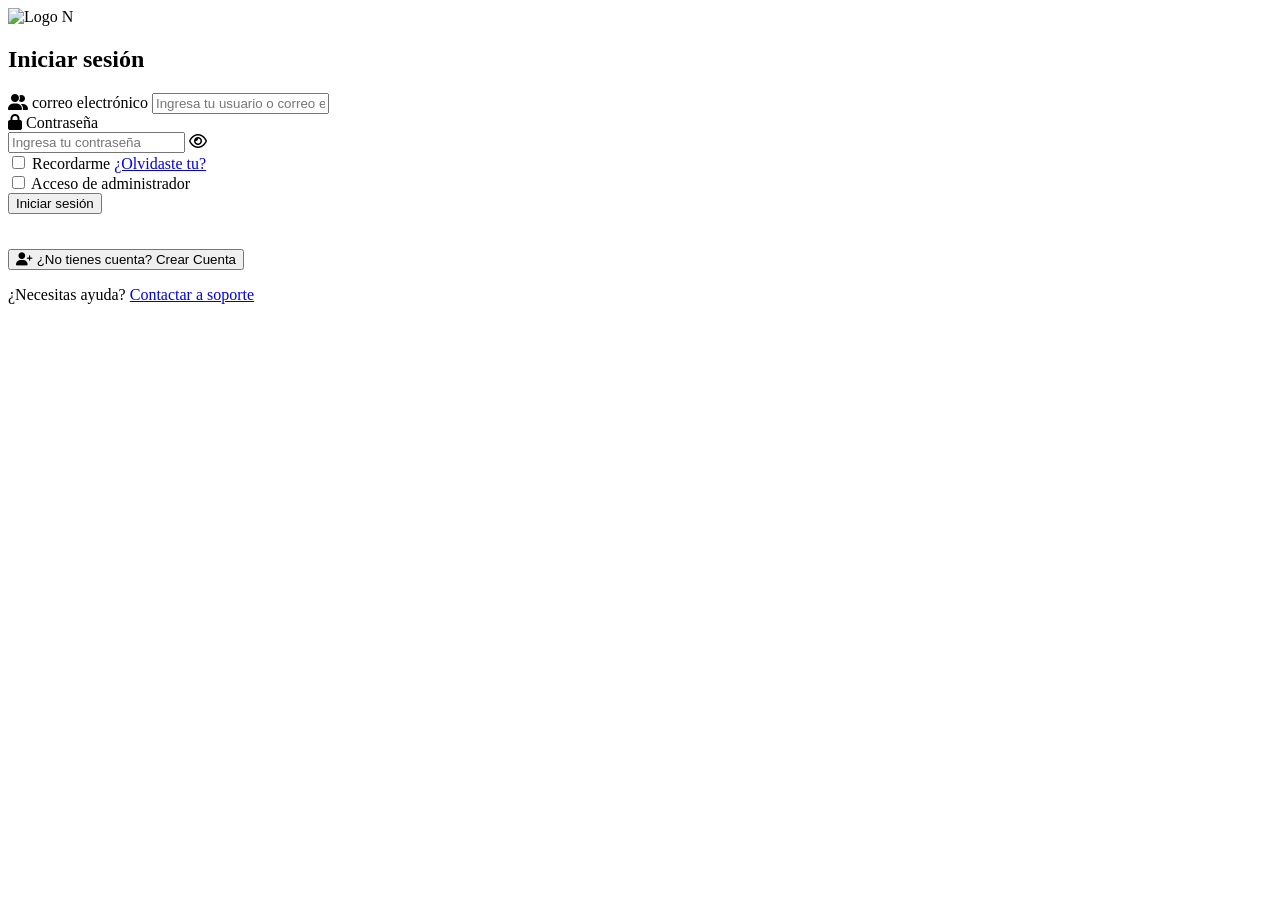
==== index.html @ 264b4c85 "Correccion y actualización de Login" ====
<!DOCTYPE html>
<html lang="es">
  <head>
    <meta charset="UTF-8" />
    <meta name="viewport" content="width=device-width, initial-scale=1.0" />
    <title>Iniciar Sesión - NexoU</title>
    <link rel="stylesheet" href="src/css/index.css" />
    <link
      rel="stylesheet"
      href="https://cdnjs.cloudflare.com/ajax/libs/font-awesome/6.4.0/css/all.min.css"
    />
    <link
      href="https://fonts.googleapis.com/css2?family=Roboto:wght@300;400;500;700&display=swap"
      rel="stylesheet"
    />
  </head>
  <body>
    <main class="contenedor-principal">
      <section class="tarjeta-login">
        <header class="cabecera">
          <div class="logo-placeholder">
            <img src="src/images/logo-sin-fondo.png" alt="Logo N" />
          </div>
          <h1>Iniciar sesión</h1>
          <div class="linea-separadora"></div>
        </header>

        <form id="formLogin">
          <div class="grupo-input">
            <label for="usuario">
              <i class="fa-solid fa-user-group"></i> correo electrónico
            </label>
            <input
              type="text"
              id="usuario"
              name="usuario"
              placeholder="Ingresa tu usuario o correo electrónico"
              required
            />
          </div>

          <div class="grupo-input">
            <label for="password">
              <i class="fa-solid fa-lock"></i> Contraseña
            </label>
            <div class="input-con-icono">
              <input
                type="password"
                id="password"
                name="password"
                placeholder="Ingresa tu contraseña"
                required
              />
              <i class="fa-regular fa-eye icono-ojo"></i>
            </div>
          </div>

          <div class="fila-opciones">
            <label class="check-recordar">
              <input type="checkbox" name="recordar" /> Recordarme
            </label>
            <a href="#" class="link-olvido">¿Olvidaste tu?</a>
          </div>

          <div class="caja-admin">
            <label>
              <input type="checkbox" name="admin" /> Acceso de administrador
            </label>
          </div>

          <button type="submit" class="btn-principal" id="btnLogin">
            Iniciar sesión
          </button>
        </form>

        <div id="areaResultados" style="margin-top: 15px; min-height: 20px;"></div>

        <footer class="pie-tarjeta">
          <button class="btn-secundario">
            <i class="fa-solid fa-user-plus"></i> ¿No tienes cuenta? Crear
            Cuenta
          </button>

          <p class="texto-ayuda">
            ¿Necesitas ayuda? <a href="#">Contactar a soporte</a>
          </p>
        </footer>
      </section>
    </main>
    <script src="src/js/login.js"></script>
  </body>
</html>
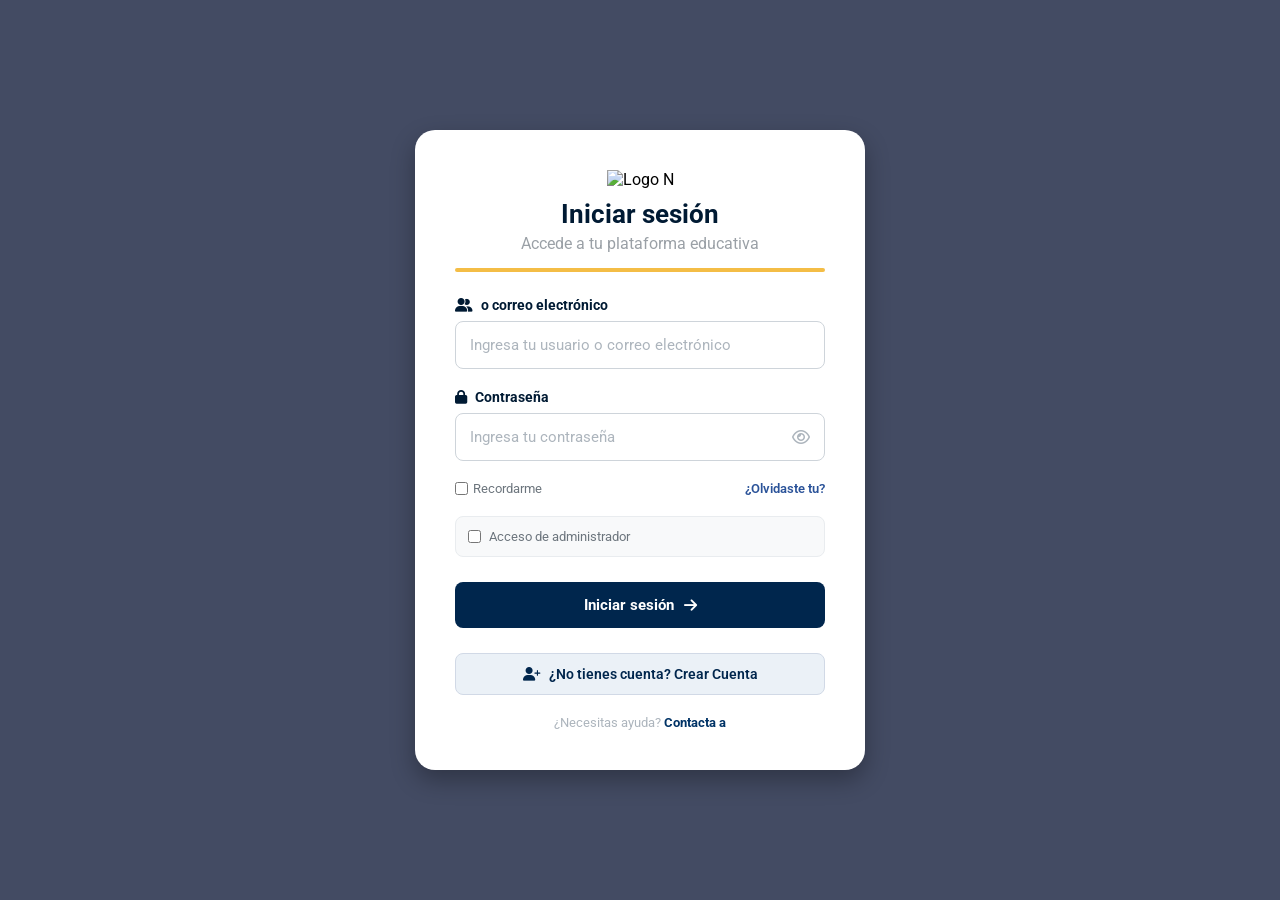
==== commit 3606320b: "Cambio rutas absolutas en index y reservas" ====
--- a/index.html
+++ b/index.html
@@ -1,92 +1,76 @@
 <!DOCTYPE html>
 <html lang="es">
-  <head>
-    <meta charset="UTF-8" />
-    <meta name="viewport" content="width=device-width, initial-scale=1.0" />
-    <title>Iniciar Sesión - NexoU</title>
-    <link rel="stylesheet" href="src/css/index.css" />
-    <link
-      rel="stylesheet"
-      href="https://cdnjs.cloudflare.com/ajax/libs/font-awesome/6.4.0/css/all.min.css"
-    />
-    <link
-      href="https://fonts.googleapis.com/css2?family=Roboto:wght@300;400;500;700&display=swap"
-      rel="stylesheet"
-    />
-  </head>
-  <body>
-    <main class="contenedor-principal">
-      <section class="tarjeta-login">
-        <header class="cabecera">
-          <div class="logo-placeholder">
-            <img src="src/images/logo-sin-fondo.png" alt="Logo N" />
+
+<head>
+  <meta charset="UTF-8" />
+  <meta name="viewport" content="width=device-width, initial-scale=1.0" />
+  <title>Iniciar Sesión - Plataforma Educativa</title>
+  <link rel="stylesheet" href="src/css/index.css" />
+  <link rel="stylesheet" href="https://cdnjs.cloudflare.com/ajax/libs/font-awesome/6.4.0/css/all.min.css" />
+  <link href="https://fonts.googleapis.com/css2?family=Roboto:wght@300;400;500;700&display=swap" rel="stylesheet" />
+</head>
+
+<body>
+  <main class="contenedor-principal">
+    <section class="tarjeta-login">
+      <header class="cabecera">
+        <div class="logo-placeholder">
+          <img src="src/images/logo-sin-fondo.png" alt="Logo N" />
+        </div>
+        <h1>Iniciar sesión</h1>
+        <p class="subtitulo">Accede a tu plataforma educativa</p>
+        <div class="linea-separadora"></div>
+      </header>
+
+      <form action="#" method="POST" onsubmit="window.location.href='src/index.html'; return false;">
+        <div class="grupo-input">
+          <label for="usuario">
+            <i class="fa-solid fa-user-group"></i> o correo electrónico
+          </label>
+          <input type="text" id="usuario" name="usuario" placeholder="Ingresa tu usuario o correo electrónico"
+            required />
+        </div>
+
+        <div class="grupo-input">
+          <label for="password">
+            <i class="fa-solid fa-lock"></i> Contraseña
+          </label>
+          <div class="input-con-icono">
+            <input type="password" id="password" name="password" placeholder="Ingresa tu contraseña" required />
+            <i class="fa-regular fa-eye icono-ojo"></i>
           </div>
-          <h1>Iniciar sesión</h1>
-          <div class="linea-separadora"></div>
-        </header>
+        </div>
 
-        <form id="formLogin">
-          <div class="grupo-input">
-            <label for="usuario">
-              <i class="fa-solid fa-user-group"></i> correo electrónico
-            </label>
-            <input
-              type="text"
-              id="usuario"
-              name="usuario"
-              placeholder="Ingresa tu usuario o correo electrónico"
-              required
-            />
-          </div>
+        <div class="fila-opciones">
+          <label class="check-recordar">
+            <input type="checkbox" name="recordar" /> Recordarme
+          </label>
+          <a href="#" class="link-olvido">¿Olvidaste tu?</a>
+        </div>
 
-          <div class="grupo-input">
-            <label for="password">
-              <i class="fa-solid fa-lock"></i> Contraseña
-            </label>
-            <div class="input-con-icono">
-              <input
-                type="password"
-                id="password"
-                name="password"
-                placeholder="Ingresa tu contraseña"
-                required
-              />
-              <i class="fa-regular fa-eye icono-ojo"></i>
-            </div>
-          </div>
+        <div class="caja-admin">
+          <label>
+            <input type="checkbox" name="admin" /> Acceso de administrador
+          </label>
+        </div>
 
-          <div class="fila-opciones">
-            <label class="check-recordar">
-              <input type="checkbox" name="recordar" /> Recordarme
-            </label>
-            <a href="#" class="link-olvido">¿Olvidaste tu?</a>
-          </div>
+        <button type="submit" class="btn-principal">
+          Iniciar sesión <i class="fa-solid fa-arrow-right"></i>
+        </button>
+      </form>
 
-          <div class="caja-admin">
-            <label>
-              <input type="checkbox" name="admin" /> Acceso de administrador
-            </label>
-          </div>
+      <footer class="pie-tarjeta">
+        <button class="btn-secundario">
+          <i class="fa-solid fa-user-plus"></i> ¿No tienes cuenta? Crear
+          Cuenta
+        </button>
 
-          <button type="submit" class="btn-principal" id="btnLogin">
-            Iniciar sesión
-          </button>
-        </form>
+        <p class="texto-ayuda">
+          ¿Necesitas ayuda? <a href="#">Contacta a</a>
+        </p>
+      </footer>
+    </section>
+  </main>
+</body>
 
-        <div id="areaResultados" style="margin-top: 15px; min-height: 20px;"></div>
-
-        <footer class="pie-tarjeta">
-          <button class="btn-secundario">
-            <i class="fa-solid fa-user-plus"></i> ¿No tienes cuenta? Crear
-            Cuenta
-          </button>
-
-          <p class="texto-ayuda">
-            ¿Necesitas ayuda? <a href="#">Contactar a soporte</a>
-          </p>
-        </footer>
-      </section>
-    </main>
-    <script src="src/js/login.js"></script>
-  </body>
-</html>
+</html>
--- a/src/css/index.css
+++ b/src/css/index.css
@@ -0,0 +1,208 @@
+* {
+    margin: 0;
+    padding: 0;
+    box-sizing: border-box;
+    font-family: 'Roboto', sans-serif;
+}
+
+body {
+    height: 100vh;
+    width: 100%;
+    overflow: hidden;
+}
+
+.contenedor-principal {
+    width: 100%;
+    height: 100%;
+    background-image: linear-gradient(rgba(20, 30, 60, 0.8), rgba(20, 30, 60, 0.8)), url('../../src/images/imagen-fondo-index.png');
+    background-size: cover;
+    background-position: center;
+    background-repeat: no-repeat;
+    display: flex;
+    justify-content: center;
+    align-items: center;
+}
+
+.tarjeta-login {
+    background-color: white;
+    width: 450px;
+    padding: 40px;
+    border-radius: 20px;
+    box-shadow: 0px 10px 25px rgba(0,0,0,0.3);
+    text-align: center;
+}
+
+.cabecera {
+    margin-bottom: 25px;
+}
+
+.logo-placeholder img {
+    width: 60px;
+    margin-bottom: 10px;
+}
+
+.cabecera h1 {
+    font-size: 26px;
+    color: #001a33;
+    font-weight: 700;
+    margin-bottom: 5px;
+}
+
+.subtitulo {
+    color: #9aa0a6;
+    font-size: 16px;
+    margin-bottom: 15px;
+}
+
+.linea-separadora {
+    width: 100%;
+    height: 4px;
+    background-color: #f4bd46;
+    margin: 0 auto;
+    border-radius: 2px;
+}
+
+.grupo-input {
+    margin-bottom: 20px;
+    text-align: left;
+}
+
+.grupo-input label {
+    font-size: 14px;
+    font-weight: 700;
+    color: #001a33;
+    display: flex;
+    align-items: center;
+    gap: 8px;
+    margin-bottom: 8px;
+}
+
+.grupo-input input {
+    width: 100%;
+    padding: 14px;
+    border: 1px solid #ced4da;
+    border-radius: 8px;
+    font-size: 15px;
+    outline: none;
+    color: #495057;
+    transition: border-color 0.3s;
+}
+
+.grupo-input input::placeholder {
+    color: #adb5bd;
+}
+
+.grupo-input input:focus {
+    border-color: #003366;
+}
+
+.input-con-icono {
+    position: relative;
+}
+
+.icono-ojo {
+    position: absolute;
+    right: 15px;
+    top: 50%;
+    transform: translateY(-50%);
+    color: #adb5bd;
+    cursor: pointer;
+}
+
+.fila-opciones {
+    display: flex;
+    justify-content: space-between;
+    align-items: center;
+    font-size: 13px;
+    margin-bottom: 20px;
+    color: #6c757d;
+}
+
+.check-recordar {
+    display: flex;
+    align-items: center;
+    gap: 5px;
+    cursor: pointer;
+}
+
+.link-olvido {
+    color: #2b5399;
+    text-decoration: none;
+    font-weight: 600;
+}
+
+.caja-admin {
+    background-color: #f8f9fa;
+    border: 1px solid #e9ecef;
+    padding: 12px;
+    border-radius: 8px;
+    text-align: left;
+    font-size: 13px;
+    margin-bottom: 25px;
+    color: #6c757d;
+}
+
+.caja-admin label {
+    display: flex;
+    align-items: center;
+    gap: 8px;
+    cursor: pointer;
+}
+
+.btn-principal {
+    width: 100%;
+    background-color: #00264d;
+    color: white;
+    border: none;
+    padding: 14px;
+    border-radius: 8px;
+    font-size: 15px;
+    font-weight: 700;
+    cursor: pointer;
+    display: flex;
+    justify-content: center;
+    align-items: center;
+    gap: 10px;
+    transition: background-color 0.3s;
+}
+
+.btn-principal:hover {
+    background-color: #001a33;
+}
+
+.pie-tarjeta {
+    margin-top: 25px;
+}
+
+.btn-secundario {
+    width: 100%;
+    background-color: #ebf1f7;
+    color: #00264d;
+    border: 1px solid #d1d9e6;
+    padding: 12px;
+    border-radius: 8px;
+    font-size: 14px;
+    font-weight: 600;
+    cursor: pointer;
+    margin-bottom: 20px;
+    display: flex;
+    justify-content: center;
+    align-items: center;
+    gap: 8px;
+    transition: background-color 0.3s;
+}
+
+.btn-secundario:hover {
+    background-color: #dfe6ed;
+}
+
+.texto-ayuda {
+    font-size: 13px;
+    color: #adb5bd;
+}
+
+.texto-ayuda a {
+    color: #003366;
+    text-decoration: none;
+    font-weight: 700;
+}
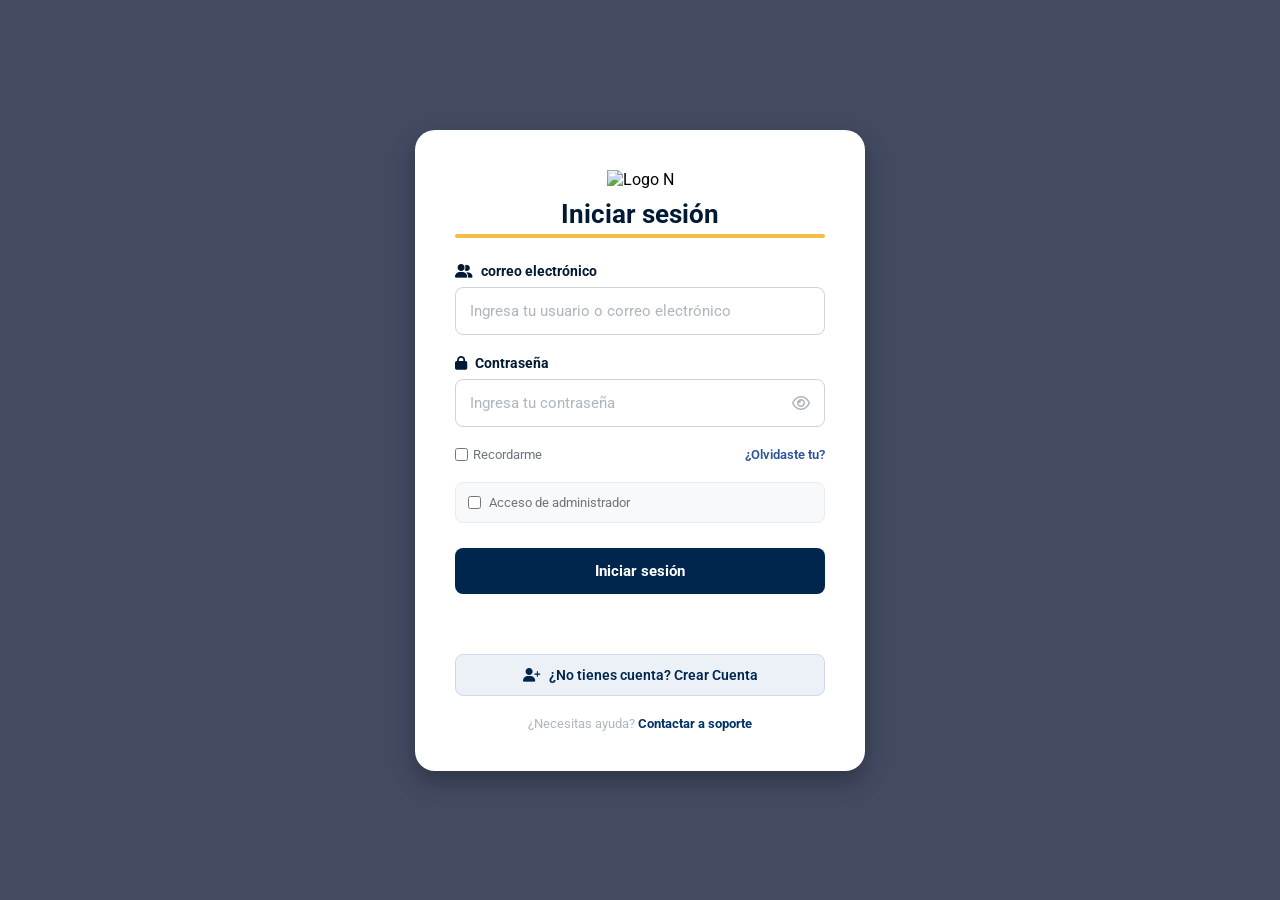
==== commit 05425f9c: "index" ====
--- a/index.html
+++ b/index.html
@@ -1,76 +1,92 @@
 <!DOCTYPE html>
 <html lang="es">
+  <head>
+    <meta charset="UTF-8" />
+    <meta name="viewport" content="width=device-width, initial-scale=1.0" />
+    <title>Iniciar Sesión - NexoU</title>
+    <link rel="stylesheet" href="src/css/index.css" />
+    <link
+      rel="stylesheet"
+      href="https://cdnjs.cloudflare.com/ajax/libs/font-awesome/6.4.0/css/all.min.css"
+    />
+    <link
+      href="https://fonts.googleapis.com/css2?family=Roboto:wght@300;400;500;700&display=swap"
+      rel="stylesheet"
+    />
+  </head>
+  <body>
+    <main class="contenedor-principal">
+      <section class="tarjeta-login">
+        <header class="cabecera">
+          <div class="logo-placeholder">
+            <img src="src/images/logo-sin-fondo.png" alt="Logo N" />
+          </div>
+          <h1>Iniciar sesión</h1>
+          <div class="linea-separadora"></div>
+        </header>
 
-<head>
-  <meta charset="UTF-8" />
-  <meta name="viewport" content="width=device-width, initial-scale=1.0" />
-  <title>Iniciar Sesión - Plataforma Educativa</title>
-  <link rel="stylesheet" href="src/css/index.css" />
-  <link rel="stylesheet" href="https://cdnjs.cloudflare.com/ajax/libs/font-awesome/6.4.0/css/all.min.css" />
-  <link href="https://fonts.googleapis.com/css2?family=Roboto:wght@300;400;500;700&display=swap" rel="stylesheet" />
-</head>
+        <form id="formLogin">
+          <div class="grupo-input">
+            <label for="usuario">
+              <i class="fa-solid fa-user-group"></i> correo electrónico
+            </label>
+            <input
+              type="text"
+              id="usuario"
+              name="usuario"
+              placeholder="Ingresa tu usuario o correo electrónico"
+              required
+            />
+          </div>
 
-<body>
-  <main class="contenedor-principal">
-    <section class="tarjeta-login">
-      <header class="cabecera">
-        <div class="logo-placeholder">
-          <img src="src/images/logo-sin-fondo.png" alt="Logo N" />
-        </div>
-        <h1>Iniciar sesión</h1>
-        <p class="subtitulo">Accede a tu plataforma educativa</p>
-        <div class="linea-separadora"></div>
-      </header>
+          <div class="grupo-input">
+            <label for="password">
+              <i class="fa-solid fa-lock"></i> Contraseña
+            </label>
+            <div class="input-con-icono">
+              <input
+                type="password"
+                id="password"
+                name="password"
+                placeholder="Ingresa tu contraseña"
+                required
+              />
+              <i class="fa-regular fa-eye icono-ojo"></i>
+            </div>
+          </div>
 
-      <form action="#" method="POST" onsubmit="window.location.href='src/index.html'; return false;">
-        <div class="grupo-input">
-          <label for="usuario">
-            <i class="fa-solid fa-user-group"></i> o correo electrónico
-          </label>
-          <input type="text" id="usuario" name="usuario" placeholder="Ingresa tu usuario o correo electrónico"
-            required />
-        </div>
+          <div class="fila-opciones">
+            <label class="check-recordar">
+              <input type="checkbox" name="recordar" /> Recordarme
+            </label>
+            <a href="#" class="link-olvido">¿Olvidaste tu?</a>
+          </div>
 
-        <div class="grupo-input">
-          <label for="password">
-            <i class="fa-solid fa-lock"></i> Contraseña
-          </label>
-          <div class="input-con-icono">
-            <input type="password" id="password" name="password" placeholder="Ingresa tu contraseña" required />
-            <i class="fa-regular fa-eye icono-ojo"></i>
+          <div class="caja-admin">
+            <label>
+              <input type="checkbox" name="admin" /> Acceso de administrador
+            </label>
           </div>
-        </div>
 
-        <div class="fila-opciones">
-          <label class="check-recordar">
-            <input type="checkbox" name="recordar" /> Recordarme
-          </label>
-          <a href="#" class="link-olvido">¿Olvidaste tu?</a>
-        </div>
+          <button type="submit" class="btn-principal" id="btnLogin">
+            Iniciar sesión
+          </button>
+        </form>
 
-        <div class="caja-admin">
-          <label>
-            <input type="checkbox" name="admin" /> Acceso de administrador
-          </label>
-        </div>
+        <div id="areaResultados" style="margin-top: 15px; min-height: 20px;"></div>
 
-        <button type="submit" class="btn-principal">
-          Iniciar sesión <i class="fa-solid fa-arrow-right"></i>
-        </button>
-      </form>
+        <footer class="pie-tarjeta">
+          <button class="btn-secundario">
+            <i class="fa-solid fa-user-plus"></i> ¿No tienes cuenta? Crear
+            Cuenta
+          </button>
 
-      <footer class="pie-tarjeta">
-        <button class="btn-secundario">
-          <i class="fa-solid fa-user-plus"></i> ¿No tienes cuenta? Crear
-          Cuenta
-        </button>
-
-        <p class="texto-ayuda">
-          ¿Necesitas ayuda? <a href="#">Contacta a</a>
-        </p>
-      </footer>
-    </section>
-  </main>
-</body>
-
+          <p class="texto-ayuda">
+            ¿Necesitas ayuda? <a href="#">Contactar a soporte</a>
+          </p>
+        </footer>
+      </section>
+    </main>
+    <script src="src/js/login.js"></script>
+  </body>
 </html>
